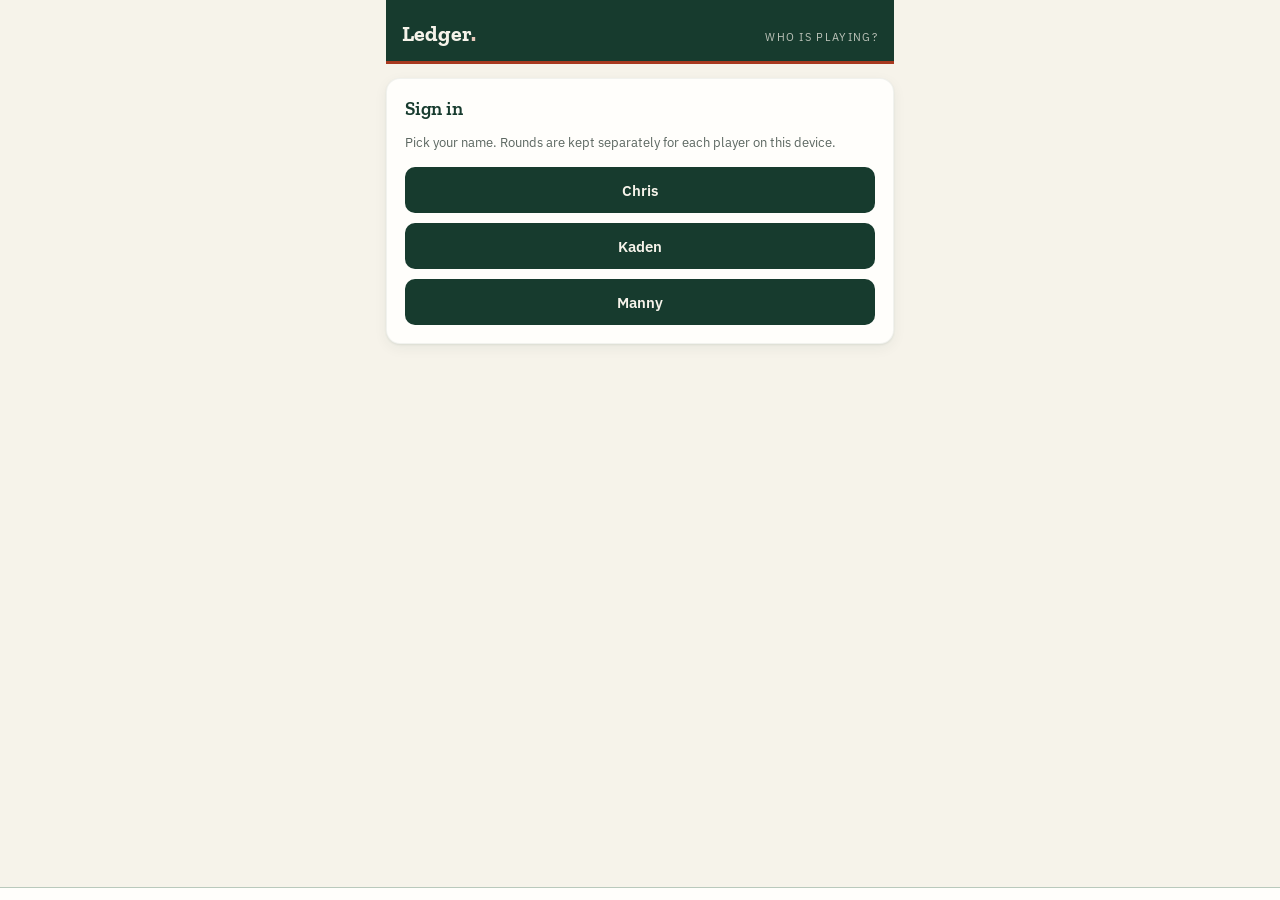
==== index.html @ f7dd3d36 "Phase 1: offline strokes gained tracking Shot-by-shot round logging with strokes gained computed aga" ====
<!DOCTYPE html>
<html lang="en">
<head>
<meta charset="UTF-8">
<meta name="viewport" content="width=device-width, initial-scale=1.0, viewport-fit=cover">
<meta name="theme-color" content="#173b2e">
<meta name="apple-mobile-web-app-capable" content="yes">
<meta name="apple-mobile-web-app-status-bar-style" content="black-translucent">
<title>Ledger — Strokes Gained</title>
<link rel="manifest" href="manifest.json">
<link rel="preconnect" href="https://fonts.googleapis.com">
<link rel="preconnect" href="https://fonts.gstatic.com" crossorigin>
<link href="https://fonts.googleapis.com/css2?family=Zilla+Slab:wght@500;600;700&family=IBM+Plex+Sans:wght@400;500;600&family=IBM+Plex+Mono:wght@500;600&display=swap" rel="stylesheet">
<link rel="stylesheet" href="styles.css">
</head>
<body>
<div id="app"></div>
<nav class="navbar" id="navbar"></nav>
<script type="module" src="src/app.js"></script>
</body>
</html>
---- styles.css ----
/* ---------------------------------------------------------------
   Ledger — visual system.
   Cream paper, deep fairway green, flagstick red. Slab headings
   against a clean sans, mono for every number so figures line up
   in columns. Tap targets sized for a phone held in one hand.
--------------------------------------------------------------- */

:root {
  --cream: #f6f3ea;
  --paper: #fffefb;
  --ink: #1e2621;
  --ink-soft: #5b6660;
  --ink-faint: #8b9590;
  --green-deep: #173b2e;
  --green-mid: #3e6b57;
  --green-line: #b9c9bc;
  --flag: #a8391f;
  --flag-soft: #e7c9bc;
  --flag-wash: #fbebe6;
  --radius: 14px;
  --shadow: 0 1px 2px rgba(23, 59, 46, 0.08), 0 4px 14px rgba(23, 59, 46, 0.06);
  --tap: 46px;
}

* { box-sizing: border-box; }

html, body { margin: 0; padding: 0; }

body {
  background: var(--cream);
  color: var(--ink);
  font-family: "IBM Plex Sans", -apple-system, BlinkMacSystemFont, sans-serif;
  -webkit-font-smoothing: antialiased;
  min-height: 100vh;
  padding-bottom: 88px;
  overscroll-behavior-y: contain;
}

h1, h2, h3, .display {
  font-family: "Zilla Slab", Georgia, serif;
  font-weight: 600;
  letter-spacing: -0.01em;
  color: var(--green-deep);
  margin: 0;
}

.mono { font-family: "IBM Plex Mono", ui-monospace, monospace; }

#app { max-width: 540px; margin: 0 auto; padding: 0 16px; }

/* --- Top bar ---------------------------------------------------- */

.topbar {
  padding: 20px 16px 14px;
  background: var(--green-deep);
  color: var(--cream);
  display: flex;
  align-items: baseline;
  justify-content: space-between;
  gap: 12px;
  border-bottom: 3px solid var(--flag);
}
.topbar .brand {
  font-family: "Zilla Slab", serif;
  font-size: 22px;
  font-weight: 700;
}
.topbar .brand span { color: var(--flag-soft); }
.topbar .sub {
  font-size: 11px;
  opacity: 0.75;
  text-transform: uppercase;
  letter-spacing: 0.12em;
  text-align: right;
}

/* --- Cards ------------------------------------------------------ */

.card {
  background: var(--paper);
  border-radius: var(--radius);
  box-shadow: var(--shadow);
  padding: 18px;
  margin: 14px 0;
  border: 1px solid rgba(23, 59, 46, 0.06);
}
.card h2 { font-size: 19px; margin-bottom: 10px; }
.card h3 { font-size: 15px; margin-bottom: 8px; }
.muted { color: var(--ink-soft); font-size: 13px; line-height: 1.55; }
.tiny { font-size: 12px; color: var(--ink-faint); }

.fairway-divider {
  height: 6px;
  margin: 4px 0 16px;
  background: repeating-linear-gradient(
    90deg, var(--green-mid) 0 18px, var(--green-deep) 18px 36px
  );
  border-radius: 3px;
  opacity: 0.5;
}

/* --- Buttons ---------------------------------------------------- */

button {
  font-family: inherit;
  cursor: pointer;
  border: none;
  border-radius: 10px;
  font-size: 15px;
  font-weight: 600;
  transition: transform 0.08s ease, opacity 0.15s ease;
  min-height: var(--tap);
}
button:active { transform: scale(0.97); }

.btn-primary {
  background: var(--green-deep);
  color: var(--cream);
  padding: 13px 20px;
  width: 100%;
}
.btn-flag {
  background: var(--flag);
  color: #fff;
  padding: 13px 20px;
  width: 100%;
}
.btn-ghost {
  background: transparent;
  color: var(--green-deep);
  border: 1.5px solid var(--green-line);
  padding: 11px 16px;
  width: 100%;
}
.btn-danger {
  background: transparent;
  color: var(--flag);
  border: 1.5px solid var(--flag-soft);
  padding: 11px 16px;
  width: 100%;
}
button:disabled { opacity: 0.35; cursor: not-allowed; }
button:disabled:active { transform: none; }

.btn-row { display: flex; gap: 10px; margin-top: 10px; }
.btn-row button { flex: 1; }

/* --- Chips ------------------------------------------------------ */

.chip {
  display: inline-flex;
  align-items: center;
  justify-content: center;
  padding: 10px 6px;
  border-radius: 9px;
  border: 1.5px solid var(--green-line);
  background: var(--paper);
  color: var(--green-deep);
  font-size: 13px;
  font-weight: 600;
  min-height: var(--tap);
}
.chip.active {
  background: var(--green-deep);
  color: var(--cream);
  border-color: var(--green-deep);
}
.chip.flag.active {
  background: var(--flag);
  border-color: var(--flag);
  color: #fff;
}
.chip-grid { display: grid; grid-template-columns: repeat(3, 1fr); gap: 8px; margin: 8px 0; }
.chip-grid.g2 { grid-template-columns: repeat(2, 1fr); }

/* --- Miss direction grid ---------------------------------------- */

.miss-grid {
  display: grid;
  grid-template-columns: repeat(3, 1fr);
  gap: 6px;
  margin: 8px 0;
  max-width: 264px;
}
.miss-cell {
  aspect-ratio: 1;
  border-radius: 9px;
  border: 1.5px solid var(--green-line);
  background: var(--paper);
  color: var(--ink-soft);
  font-size: 11px;
  font-weight: 600;
  display: flex;
  align-items: center;
  justify-content: center;
  min-height: 0;
  padding: 2px;
  text-align: center;
  line-height: 1.15;
}
.miss-cell.center {
  border-color: var(--green-mid);
  color: var(--green-mid);
  border-style: dashed;
}
.miss-cell.active {
  background: var(--green-deep);
  border-color: var(--green-deep);
  color: var(--cream);
}
.miss-cell.center.active {
  background: var(--green-mid);
  border-color: var(--green-mid);
  border-style: solid;
}

/* --- Forms ------------------------------------------------------ */

input[type="text"],
input[type="number"],
input[type="password"],
select {
  width: 100%;
  padding: 12px;
  border-radius: 9px;
  border: 1.5px solid var(--green-line);
  background: var(--paper);
  font-family: inherit;
  font-size: 16px; /* 16px keeps iOS from zooming the page on focus */
  color: var(--ink);
  min-height: var(--tap);
}
input:focus, select:focus {
  outline: none;
  border-color: var(--green-mid);
}
label {
  font-size: 12px;
  font-weight: 600;
  color: var(--ink-soft);
  text-transform: uppercase;
  letter-spacing: 0.06em;
  display: block;
  margin: 12px 0 5px;
}

.big-number-input {
  font-family: "IBM Plex Mono", monospace;
  font-size: 26px !important;
  font-weight: 600;
  text-align: center;
  padding: 14px 12px;
}

/* --- Bottom nav ------------------------------------------------- */

.navbar {
  position: fixed;
  bottom: 0;
  left: 0;
  right: 0;
  background: var(--paper);
  border-top: 1px solid var(--green-line);
  display: flex;
  justify-content: space-around;
  padding: 6px 0 max(6px, env(safe-area-inset-bottom));
  z-index: 10;
}
.navbtn {
  background: none;
  border: none;
  display: flex;
  flex-direction: column;
  align-items: center;
  gap: 3px;
  color: var(--ink-soft);
  font-size: 11px;
  font-weight: 600;
  padding: 6px 18px;
}
.navbtn.active { color: var(--flag); }
.navbtn .dot { width: 6px; height: 6px; border-radius: 50%; background: transparent; }
.navbtn.active .dot { background: var(--flag); }

/* --- Rows ------------------------------------------------------- */

.row {
  display: flex;
  align-items: center;
  gap: 12px;
  padding: 12px 0;
  border: none;
  border-bottom: 1px dashed var(--green-line);
  width: 100%;
  background: none;
  text-align: left;
  border-radius: 0;
}
.row:last-child { border-bottom: none; }
.badge {
  width: 40px;
  height: 40px;
  border-radius: 50%;
  background: var(--green-deep);
  color: var(--cream);
  display: flex;
  align-items: center;
  justify-content: center;
  font-family: "Zilla Slab", serif;
  font-weight: 700;
  font-size: 15px;
  flex-shrink: 0;
}
.row-meta { flex: 1; min-width: 0; }
.row-meta .rname { font-weight: 600; font-size: 14px; color: var(--ink); }
.row-meta .rsub { font-size: 12px; color: var(--ink-soft); }
.row-val { font-family: "IBM Plex Mono", monospace; font-weight: 600; font-size: 14px; }

.sg-pos { color: var(--green-mid); }
.sg-neg { color: var(--flag); }
.sg-zero { color: var(--ink-soft); }

/* --- Stats ------------------------------------------------------ */

.stat-grid { display: grid; grid-template-columns: repeat(2, 1fr); gap: 10px; margin-top: 8px; }
.stat-grid.g4 { grid-template-columns: repeat(4, 1fr); }
.stat-box { background: var(--cream); border-radius: 10px; padding: 12px 8px; text-align: center; }
.stat-box .val {
  font-family: "IBM Plex Mono", monospace;
  font-size: 20px;
  font-weight: 700;
  color: var(--green-deep);
}
.stat-box .lbl {
  font-size: 10px;
  text-transform: uppercase;
  letter-spacing: 0.06em;
  color: var(--ink-soft);
  margin-top: 3px;
}

.shot-line {
  display: flex;
  justify-content: space-between;
  align-items: center;
  gap: 10px;
  padding: 9px 0;
  border-bottom: 1px solid var(--cream);
  font-size: 13px;
}
.shot-line:last-child { border-bottom: none; }
.shot-line .desc { flex: 1; min-width: 0; }

.progress { display: flex; justify-content: space-between; align-items: center; margin-bottom: 10px; }
.progress .track {
  flex: 1;
  height: 4px;
  background: var(--green-line);
  border-radius: 2px;
  margin: 0 10px;
  overflow: hidden;
}
.progress .fill { height: 100%; background: var(--flag); transition: width 0.2s ease; }

.empty { text-align: center; padding: 34px 10px; color: var(--ink-soft); font-size: 14px; }
.empty .glyph { font-size: 32px; margin-bottom: 8px; }

.err-box {
  background: var(--flag-wash);
  border: 1px solid var(--flag-soft);
  color: var(--flag);
  padding: 10px 12px;
  border-radius: 9px;
  font-size: 13px;
  margin: 8px 0;
}
.ok-box {
  background: #eaf1ec;
  border: 1px solid var(--green-line);
  color: var(--green-deep);
  padding: 10px 12px;
  border-radius: 9px;
  font-size: 13px;
  margin: 8px 0;
}

/* --- Scorecard editor ------------------------------------------- */

.card-editor .hdr,
.card-editor .line {
  display: grid;
  grid-template-columns: 30px 1fr 84px;
  gap: 8px;
  align-items: center;
  padding: 5px 0;
}
.card-editor .hdr {
  font-size: 10px;
  text-transform: uppercase;
  letter-spacing: 0.06em;
  color: var(--ink-faint);
  border-bottom: 1px solid var(--green-line);
  padding-bottom: 6px;
  margin-bottom: 4px;
}
.card-editor .line { border-bottom: 1px solid var(--cream); }
.card-editor .hno {
  font-family: "IBM Plex Mono", monospace;
  font-weight: 600;
  color: var(--ink-soft);
  font-size: 13px;
}
.par-toggle { display: flex; gap: 4px; }
.par-toggle button {
  flex: 1;
  padding: 7px 0;
  font-size: 13px;
  border-radius: 7px;
  border: 1.5px solid var(--green-line);
  background: var(--paper);
  color: var(--ink-soft);
  min-height: 38px;
}
.par-toggle button.active {
  background: var(--green-deep);
  border-color: var(--green-deep);
  color: var(--cream);
}
.card-editor input {
  padding: 7px 8px;
  font-size: 15px;
  min-height: 38px;
  text-align: center;
  font-family: "IBM Plex Mono", monospace;
}

.tee-tabs { display: flex; gap: 6px; flex-wrap: wrap; margin-bottom: 10px; }
.tee-tabs .chip { padding: 8px 12px; min-height: 40px; font-size: 13px; }

.split { display: flex; justify-content: space-between; align-items: center; gap: 10px; }
.stack > * + * { margin-top: 10px; }
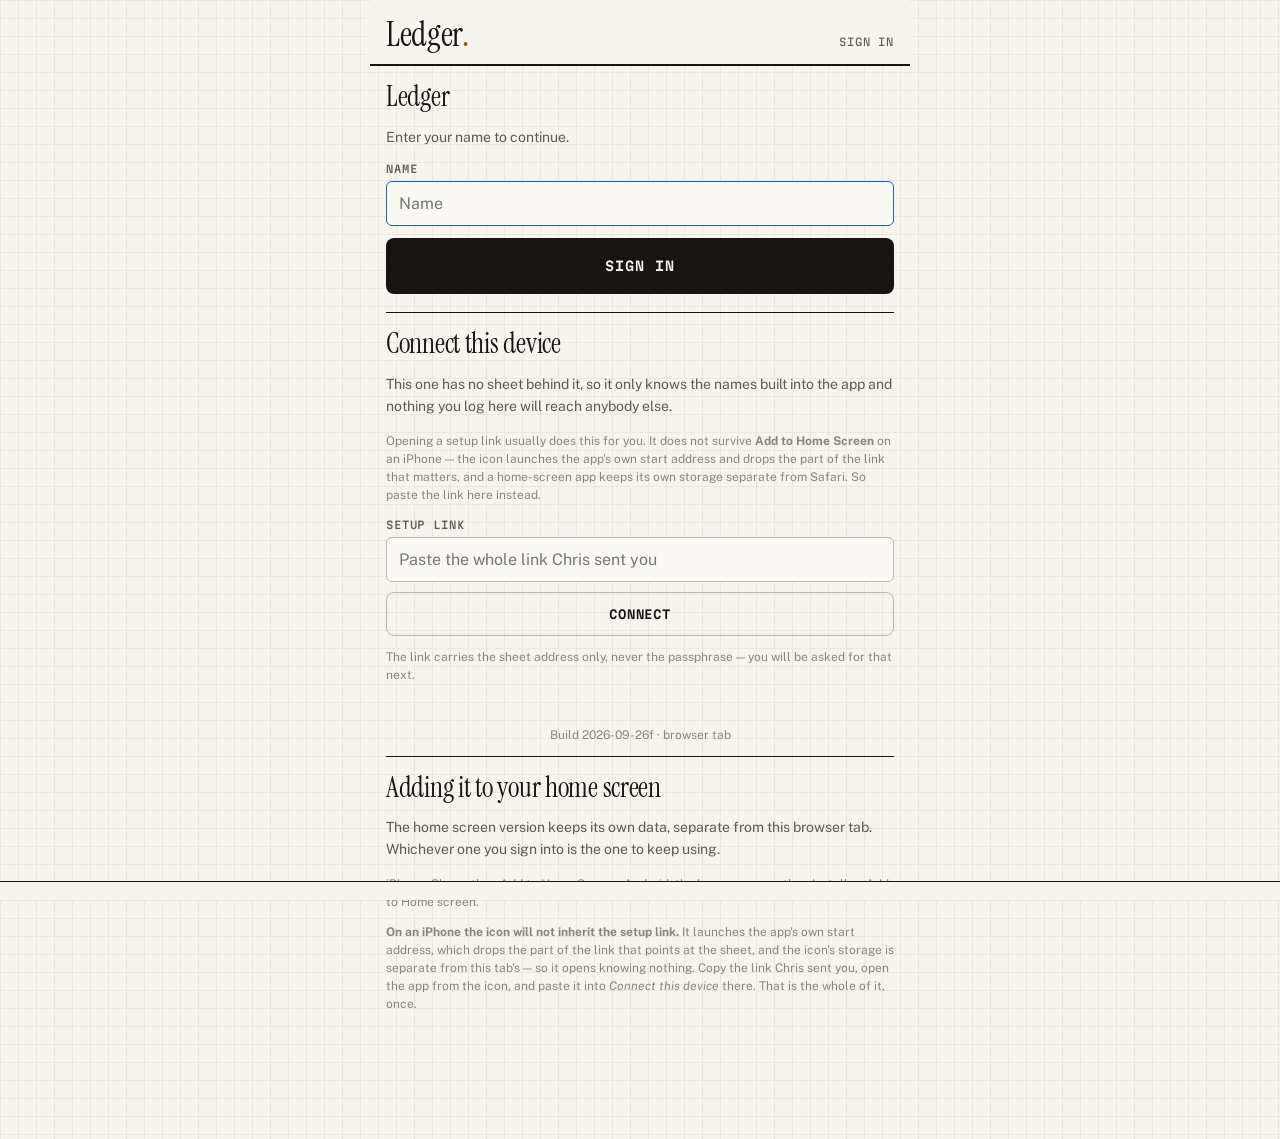
==== commit a8ac3469: "Restyle every screen in the Yardage Book theme Co-Authored-By: Claude Opus 5.5 <noreply@anthropic.co" ====
--- a/index.html
+++ b/index.html
@@ -3,14 +3,14 @@
 <head>
 <meta charset="UTF-8">
 <meta name="viewport" content="width=device-width, initial-scale=1.0, viewport-fit=cover">
-<meta name="theme-color" content="#173b2e">
+<meta name="theme-color" content="#0f1311">
 <meta name="apple-mobile-web-app-capable" content="yes">
 <meta name="apple-mobile-web-app-status-bar-style" content="black-translucent">
 <title>Ledger — Strokes Gained</title>
 <link rel="manifest" href="manifest.json">
 <link rel="preconnect" href="https://fonts.googleapis.com">
 <link rel="preconnect" href="https://fonts.gstatic.com" crossorigin>
-<link href="https://fonts.googleapis.com/css2?family=Zilla+Slab:wght@500;600;700&family=IBM+Plex+Sans:wght@400;500;600&family=IBM+Plex+Mono:wght@500;600&display=swap" rel="stylesheet">
+<link href="https://fonts.googleapis.com/css2?family=Instrument+Serif:ital@0;1&family=Martian+Mono:wght@400;500;600&family=Public+Sans:wght@400;500;600;700&display=swap" rel="stylesheet">
 <link rel="stylesheet" href="styles.css">
 </head>
 <body>
--- a/styles.css
+++ b/styles.css
@@ -1,25 +1,85 @@
 /* ---------------------------------------------------------------
-   Ledger — visual system.
-   Cream paper, deep fairway green, flagstick red. Slab headings
-   against a clean sans, mono for every number so figures line up
-   in columns. Tap targets sized for a phone held in one hand.
+   Ledger — visual system. "Yardage book."
+
+   A course planner's notebook: a faint ruled grid, serif headings,
+   every figure in a monospace so columns line up, and ruled rows in
+   place of floating cards. Two colours carry meaning — gain and loss —
+   and everything else stays out of their way.
+
+   All colour, type and spacing lives in the tokens below. The older
+   names (--cream, --paper, --green-mid, --flag …) are kept as aliases
+   because screens reference them inline; new rules use the semantic
+   names.
 --------------------------------------------------------------- */
 
 :root {
-  --cream: #f6f3ea;
-  --paper: #fffefb;
-  --ink: #1e2621;
-  --ink-soft: #5b6660;
-  --ink-faint: #8b9590;
-  --green-deep: #173b2e;
-  --green-mid: #3e6b57;
-  --green-line: #b9c9bc;
-  --flag: #a8391f;
-  --flag-soft: #e7c9bc;
-  --flag-wash: #fbebe6;
-  --radius: 14px;
-  --shadow: 0 1px 2px rgba(23, 59, 46, 0.08), 0 4px 14px rgba(23, 59, 46, 0.06);
-  --tap: 46px;
+  --font-serif: "Instrument Serif", Georgia, serif;
+  --font-mono: "Martian Mono", ui-monospace, monospace;
+  --font-sans: "Public Sans", -apple-system, BlinkMacSystemFont, sans-serif;
+
+  --tap: 44px;
+  --tap-primary: 56px;
+  --radius: 8px;
+  --radius-sm: 6px;
+  --gutter: 16px;
+  --grid-size: 18px;
+
+  /* Light: paper and ink. */
+  --bg: #f7f4ec;
+  --grid-line: #ece7da;
+  --surface: #fbf9f3;
+  --header-bg: #f7f4ec;
+  --header-ink: #16150f;
+  --header-rule: #16150f;
+  --header-rule-w: 2px;
+  --nav-bg: #f7f4ec;
+  --text: #16150f;
+  --text-2: #5d5a50;
+  --text-3: #8a8676;
+  --rule-strong: #16150f;
+  --rule-soft: #d9d3c3;
+  --control: #bdb6a3;
+  --gain: #1f5fbf;
+  --loss: #b8431b;
+  --loss-wash: #f6e4dc;
+  --primary-bg: #16150f;
+  --primary-ink: #f7f4ec;
+
+  /* Aliases for the names screens use inline. */
+  --cream: var(--bg);
+  --paper: var(--surface);
+  --ink: var(--text);
+  --ink-soft: var(--text-2);
+  --ink-faint: var(--text-3);
+  --green-deep: var(--text);
+  --green-mid: var(--gain);
+  --green-line: var(--rule-soft);
+  --flag: var(--loss);
+  --flag-soft: var(--loss);
+  --flag-wash: var(--loss-wash);
+}
+
+/* Dark: the default look on most phones. */
+:root[data-theme="dark"] {
+  --bg: #141816;
+  --grid-line: #181d1b;
+  --surface: #1c2220;
+  --header-bg: #0f1311;
+  --header-ink: #e8eae7;
+  --header-rule: #e8785a;
+  --header-rule-w: 3px;
+  --nav-bg: #1a1f1d;
+  --text: #e8eae7;
+  --text-2: #a4ada8;
+  --text-3: #79837e;
+  --rule-strong: #3a4540;
+  --rule-soft: #262e2a;
+  --control: #4a5550;
+  --gain: #7fc39b;
+  --loss: #e8785a;
+  --loss-wash: #2b1d18;
+  --primary-bg: #7fc39b;
+  --primary-ink: #10201a;
 }
 
 * { box-sizing: border-box; }
@@ -27,118 +87,154 @@
 html, body { margin: 0; padding: 0; }
 
 body {
-  background: var(--cream);
-  color: var(--ink);
-  font-family: "IBM Plex Sans", -apple-system, BlinkMacSystemFont, sans-serif;
+  background-color: var(--bg);
+  background-image:
+    linear-gradient(var(--grid-line) 1px, transparent 1px),
+    linear-gradient(90deg, var(--grid-line) 1px, transparent 1px);
+  background-size: var(--grid-size) var(--grid-size);
+  color: var(--text);
+  font-family: var(--font-sans);
+  font-size: 15px;
   -webkit-font-smoothing: antialiased;
   min-height: 100vh;
-  padding-bottom: 88px;
+  padding-bottom: 96px;
   overscroll-behavior-y: contain;
 }
 
 h1, h2, h3, .display {
-  font-family: "Zilla Slab", Georgia, serif;
-  font-weight: 600;
+  font-family: var(--font-serif);
+  font-weight: 400;
   letter-spacing: -0.01em;
-  color: var(--green-deep);
+  color: var(--text);
   margin: 0;
-}
-
-.mono { font-family: "IBM Plex Mono", ui-monospace, monospace; }
-
-#app { max-width: 540px; margin: 0 auto; padding: 0 16px; }
+  line-height: 1.1;
+}
+
+.mono { font-family: var(--font-mono); }
+.serif { font-family: var(--font-serif); }
+.callout {
+  font-family: var(--font-serif);
+  font-style: italic;
+  font-size: 19px;
+  line-height: 1.35;
+  color: var(--text);
+}
+
+/* Small mono label: section headers, column heads, captions. */
+.eyebrow {
+  font-family: var(--font-mono);
+  font-size: 10.5px;
+  text-transform: uppercase;
+  letter-spacing: 0.08em;
+  color: var(--text-2);
+}
+
+#app { max-width: 540px; margin: 0 auto; padding: 0 var(--gutter); }
 
 /* --- Top bar ---------------------------------------------------- */
 
 .topbar {
-  padding: 20px 16px 14px;
-  background: var(--green-deep);
-  color: var(--cream);
+  /* The home-screen app draws under the status bar; push the bar down
+     by whatever the notch actually needs. */
+  padding: calc(18px + env(safe-area-inset-top, 0px)) var(--gutter) 12px;
+  padding-left: max(var(--gutter), env(safe-area-inset-left));
+  padding-right: max(var(--gutter), env(safe-area-inset-right));
+  margin: 0 calc(-1 * var(--gutter));
+  background: var(--header-bg);
+  color: var(--header-ink);
   display: flex;
   align-items: baseline;
   justify-content: space-between;
   gap: 12px;
-  border-bottom: 3px solid var(--flag);
+  border-bottom: var(--header-rule-w) solid var(--header-rule);
 }
 .topbar .brand {
-  font-family: "Zilla Slab", serif;
-  font-size: 22px;
-  font-weight: 700;
-}
-.topbar .brand span { color: var(--flag-soft); }
+  font-family: var(--font-serif);
+  font-size: 34px;
+  font-weight: 400;
+  line-height: 1;
+  letter-spacing: -0.01em;
+}
+.topbar .brand span { color: var(--loss); }
 .topbar .sub {
-  font-size: 11px;
-  opacity: 0.75;
-  text-transform: uppercase;
-  letter-spacing: 0.12em;
+  font-family: var(--font-mono);
+  font-size: 10.5px;
+  color: var(--text-2);
+  text-transform: uppercase;
+  letter-spacing: 0.08em;
   text-align: right;
 }
 
-/* --- Cards ------------------------------------------------------ */
+/* --- Sections ----------------------------------------------------
+   What were cards are now ruled sections: a strong rule on top, no
+   fill, no shadow. The grid shows through, which is the point. */
 
 .card {
-  background: var(--paper);
-  border-radius: var(--radius);
-  box-shadow: var(--shadow);
-  padding: 18px;
-  margin: 14px 0;
-  border: 1px solid rgba(23, 59, 46, 0.06);
-}
-.card h2 { font-size: 19px; margin-bottom: 10px; }
-.card h3 { font-size: 15px; margin-bottom: 8px; }
-.muted { color: var(--ink-soft); font-size: 13px; line-height: 1.55; }
-.tiny { font-size: 12px; color: var(--ink-faint); }
+  background: none;
+  border: none;
+  border-top: 1px solid var(--rule-strong);
+  border-radius: 0;
+  box-shadow: none;
+  padding: 16px 0 18px;
+  margin: 0;
+}
+.topbar + .card,
+.topbar + * + .card:first-of-type { border-top: none; }
+.card h2 { font-size: 28px; margin-bottom: 10px; }
+.card h3 { font-size: 20px; margin-bottom: 8px; }
+.muted { color: var(--text-2); font-size: 14px; line-height: 1.55; }
+.tiny { font-size: 12px; color: var(--text-3); line-height: 1.5; }
 
 .fairway-divider {
-  height: 6px;
-  margin: 4px 0 16px;
-  background: repeating-linear-gradient(
-    90deg, var(--green-mid) 0 18px, var(--green-deep) 18px 36px
-  );
-  border-radius: 3px;
-  opacity: 0.5;
+  height: 1px;
+  margin: 12px 0 14px;
+  background: var(--rule-soft);
 }
 
 /* --- Buttons ---------------------------------------------------- */
 
 button {
-  font-family: inherit;
+  font-family: var(--font-sans);
   cursor: pointer;
   border: none;
-  border-radius: 10px;
+  border-radius: var(--radius);
   font-size: 15px;
   font-weight: 600;
   transition: transform 0.08s ease, opacity 0.15s ease;
   min-height: var(--tap);
-}
-button:active { transform: scale(0.97); }
-
-.btn-primary {
-  background: var(--green-deep);
-  color: var(--cream);
-  padding: 13px 20px;
+  color: inherit;
+}
+button:active { transform: scale(0.98); }
+
+.btn-primary,
+.btn-flag {
+  min-height: var(--tap-primary);
+  padding: 0 20px;
   width: 100%;
-}
-.btn-flag {
-  background: var(--flag);
-  color: #fff;
-  padding: 13px 20px;
-  width: 100%;
-}
-.btn-ghost {
-  background: transparent;
-  color: var(--green-deep);
-  border: 1.5px solid var(--green-line);
-  padding: 11px 16px;
-  width: 100%;
-}
+  font-family: var(--font-mono);
+  font-size: 13px;
+  font-weight: 600;
+  text-transform: uppercase;
+  letter-spacing: 0.08em;
+}
+.btn-primary { background: var(--primary-bg); color: var(--primary-ink); }
+.btn-flag { background: var(--loss); color: #fff; }
+:root[data-theme="dark"] .btn-flag { color: #1a0f0b; }
+
+.btn-ghost,
 .btn-danger {
   background: transparent;
-  color: var(--flag);
-  border: 1.5px solid var(--flag-soft);
-  padding: 11px 16px;
+  border: 1px solid var(--control);
+  padding: 0 16px;
   width: 100%;
-}
+  font-family: var(--font-mono);
+  font-size: 12px;
+  font-weight: 600;
+  text-transform: uppercase;
+  letter-spacing: 0.06em;
+}
+.btn-ghost { color: var(--text); }
+.btn-danger { color: var(--loss); border-color: var(--loss); }
 button:disabled { opacity: 0.35; cursor: not-allowed; }
 button:disabled:active { transform: none; }
 
@@ -152,22 +248,23 @@
   align-items: center;
   justify-content: center;
   padding: 10px 6px;
-  border-radius: 9px;
-  border: 1.5px solid var(--green-line);
-  background: var(--paper);
-  color: var(--green-deep);
-  font-size: 13px;
-  font-weight: 600;
+  border-radius: var(--radius-sm);
+  border: 1px solid var(--control);
+  background: transparent;
+  color: var(--text);
+  font-size: 14px;
+  font-weight: 500;
   min-height: var(--tap);
 }
 .chip.active {
-  background: var(--green-deep);
-  color: var(--cream);
-  border-color: var(--green-deep);
+  background: var(--primary-bg);
+  color: var(--primary-ink);
+  border-color: var(--primary-bg);
+  font-weight: 600;
 }
 .chip.flag.active {
-  background: var(--flag);
-  border-color: var(--flag);
+  background: var(--loss);
+  border-color: var(--loss);
   color: #fff;
 }
 .chip-grid { display: grid; grid-template-columns: repeat(3, 1fr); gap: 8px; margin: 8px 0; }
@@ -178,40 +275,40 @@
 .miss-grid {
   display: grid;
   grid-template-columns: repeat(3, 1fr);
-  gap: 6px;
+  gap: 0;
   margin: 8px 0;
   max-width: 264px;
+  border: 1px solid var(--control);
+  border-radius: var(--radius-sm);
+  overflow: hidden;
 }
 .miss-cell {
   aspect-ratio: 1;
-  border-radius: 9px;
-  border: 1.5px solid var(--green-line);
-  background: var(--paper);
-  color: var(--ink-soft);
-  font-size: 11px;
-  font-weight: 600;
+  border-radius: 0;
+  border: none;
+  border-right: 1px solid var(--control);
+  border-bottom: 1px solid var(--control);
+  background: transparent;
+  color: var(--text-2);
+  font-family: var(--font-mono);
+  font-size: 10px;
+  font-weight: 600;
+  text-transform: uppercase;
   display: flex;
   align-items: center;
   justify-content: center;
   min-height: 0;
   padding: 2px;
   text-align: center;
-  line-height: 1.15;
-}
-.miss-cell.center {
-  border-color: var(--green-mid);
-  color: var(--green-mid);
-  border-style: dashed;
-}
-.miss-cell.active {
-  background: var(--green-deep);
-  border-color: var(--green-deep);
-  color: var(--cream);
-}
+  line-height: 1.2;
+}
+.miss-cell:nth-child(3n) { border-right: none; }
+.miss-cell:nth-last-child(-n + 3) { border-bottom: none; }
+.miss-cell.center { color: var(--gain); }
+.miss-cell.active,
 .miss-cell.center.active {
-  background: var(--green-mid);
-  border-color: var(--green-mid);
-  border-style: solid;
+  background: var(--primary-bg);
+  color: var(--primary-ink);
 }
 
 /* --- Forms ------------------------------------------------------ */
@@ -219,68 +316,85 @@
 input[type="text"],
 input[type="number"],
 input[type="password"],
-select {
+input[type="date"],
+input[type="time"],
+select,
+textarea {
   width: 100%;
   padding: 12px;
-  border-radius: 9px;
-  border: 1.5px solid var(--green-line);
-  background: var(--paper);
-  font-family: inherit;
+  border-radius: var(--radius-sm);
+  border: 1px solid var(--control);
+  background: var(--surface);
+  font-family: var(--font-sans);
   font-size: 16px; /* 16px keeps iOS from zooming the page on focus */
-  color: var(--ink);
+  color: var(--text);
   min-height: var(--tap);
 }
-input:focus, select:focus {
+input:focus, select:focus, textarea:focus {
   outline: none;
-  border-color: var(--green-mid);
+  border-color: var(--gain);
 }
 label {
-  font-size: 12px;
-  font-weight: 600;
-  color: var(--ink-soft);
-  text-transform: uppercase;
-  letter-spacing: 0.06em;
+  font-family: var(--font-mono);
+  font-size: 10.5px;
+  font-weight: 500;
+  color: var(--text-2);
+  text-transform: uppercase;
+  letter-spacing: 0.08em;
   display: block;
-  margin: 12px 0 5px;
+  margin: 14px 0 6px;
 }
 
 .big-number-input {
-  font-family: "IBM Plex Mono", monospace;
-  font-size: 26px !important;
-  font-weight: 600;
+  font-family: var(--font-serif) !important;
+  font-size: 40px !important;
+  font-weight: 400;
   text-align: center;
-  padding: 14px 12px;
-}
-
-/* --- Bottom nav ------------------------------------------------- */
+  padding: 6px 12px;
+}
+
+/* --- Bottom nav --------------------------------------------------
+   Icons only; the current tab opens into a pill with its name. */
 
 .navbar {
   position: fixed;
   bottom: 0;
   left: 0;
   right: 0;
-  background: var(--paper);
-  border-top: 1px solid var(--green-line);
+  background: var(--nav-bg);
+  border-top: 1px solid var(--rule-strong);
   display: flex;
   justify-content: space-around;
-  padding: 6px 0 max(6px, env(safe-area-inset-bottom));
+  align-items: center;
+  padding: 8px 12px max(10px, env(safe-area-inset-bottom));
   z-index: 10;
 }
 .navbtn {
   background: none;
   border: none;
   display: flex;
-  flex-direction: column;
-  align-items: center;
-  gap: 3px;
-  color: var(--ink-soft);
+  align-items: center;
+  justify-content: center;
+  gap: 8px;
+  min-width: 46px;
+  height: 46px;
+  padding: 0 12px;
+  border-radius: 23px;
+  color: var(--text-3);
+  font-family: var(--font-mono);
   font-size: 11px;
   font-weight: 600;
-  padding: 6px 18px;
-}
-.navbtn.active { color: var(--flag); }
-.navbtn .dot { width: 6px; height: 6px; border-radius: 50%; background: transparent; }
-.navbtn.active .dot { background: var(--flag); }
+  text-transform: uppercase;
+  letter-spacing: 0.08em;
+  white-space: nowrap;
+  transition: background-color 0.15s, color 0.15s;
+}
+.navbtn svg { flex: none; }
+.navbtn.active {
+  background: var(--primary-bg);
+  color: var(--primary-ink);
+  padding: 0 16px;
+}
 
 /* --- Rows ------------------------------------------------------- */
 
@@ -288,55 +402,76 @@
   display: flex;
   align-items: center;
   gap: 12px;
+  min-height: var(--tap);
   padding: 12px 0;
   border: none;
-  border-bottom: 1px dashed var(--green-line);
+  border-bottom: 1px solid var(--rule-soft);
   width: 100%;
   background: none;
   text-align: left;
   border-radius: 0;
+  color: var(--text);
 }
 .row:last-child { border-bottom: none; }
 .badge {
-  width: 40px;
-  height: 40px;
+  width: 38px;
+  height: 38px;
   border-radius: 50%;
-  background: var(--green-deep);
-  color: var(--cream);
+  background: transparent;
+  border: 1px solid var(--control);
+  color: var(--text);
   display: flex;
   align-items: center;
   justify-content: center;
-  font-family: "Zilla Slab", serif;
-  font-weight: 700;
-  font-size: 15px;
+  font-family: var(--font-mono);
+  font-weight: 600;
+  font-size: 11px;
   flex-shrink: 0;
 }
 .row-meta { flex: 1; min-width: 0; }
-.row-meta .rname { font-weight: 600; font-size: 14px; color: var(--ink); }
-.row-meta .rsub { font-size: 12px; color: var(--ink-soft); }
-.row-val { font-family: "IBM Plex Mono", monospace; font-weight: 600; font-size: 14px; }
-
-.sg-pos { color: var(--green-mid); }
-.sg-neg { color: var(--flag); }
-.sg-zero { color: var(--ink-soft); }
+.row-meta .rname { font-weight: 600; font-size: 15px; color: var(--text); }
+.row-meta .rsub { font-family: var(--font-mono); font-size: 10.5px; color: var(--text-2); letter-spacing: 0.02em; margin-top: 2px; }
+.row-val { font-family: var(--font-mono); font-weight: 600; font-size: 13px; }
+
+.sg-pos { color: var(--gain); }
+.sg-neg { color: var(--loss); }
+.sg-zero { color: var(--text-2); }
 
 /* --- Stats ------------------------------------------------------ */
 
-.stat-grid { display: grid; grid-template-columns: repeat(2, 1fr); gap: 10px; margin-top: 8px; }
-.stat-grid.g4 { grid-template-columns: repeat(4, 1fr); }
-.stat-box { background: var(--cream); border-radius: 10px; padding: 12px 8px; text-align: center; }
+.stat-grid {
+  display: grid;
+  grid-template-columns: repeat(2, 1fr);
+  gap: 0;
+  margin-top: 8px;
+  border-top: 1px solid var(--rule-soft);
+  border-left: 1px solid var(--rule-soft);
+}
+.stat-grid.g4 { grid-template-columns: repeat(4, minmax(0, 1fr)); }
+.stat-grid.g4 .val { font-size: 14px; }
+.stat-box {
+  background: none;
+  border-right: 1px solid var(--rule-soft);
+  border-bottom: 1px solid var(--rule-soft);
+  border-radius: 0;
+  padding: 12px 4px;
+  min-width: 0;
+  overflow-wrap: anywhere;
+  text-align: center;
+}
 .stat-box .val {
-  font-family: "IBM Plex Mono", monospace;
-  font-size: 20px;
-  font-weight: 700;
-  color: var(--green-deep);
+  font-family: var(--font-mono);
+  font-size: 17px;
+  font-weight: 600;
+  color: var(--text);
 }
 .stat-box .lbl {
-  font-size: 10px;
-  text-transform: uppercase;
-  letter-spacing: 0.06em;
-  color: var(--ink-soft);
-  margin-top: 3px;
+  font-family: var(--font-mono);
+  font-size: 9.5px;
+  text-transform: uppercase;
+  letter-spacing: 0.08em;
+  color: var(--text-2);
+  margin-top: 4px;
 }
 
 .shot-line {
@@ -344,9 +479,10 @@
   justify-content: space-between;
   align-items: center;
   gap: 10px;
-  padding: 9px 0;
-  border-bottom: 1px solid var(--cream);
-  font-size: 13px;
+  padding: 10px 0;
+  border-bottom: 1px solid var(--rule-soft);
+  font-family: var(--font-mono);
+  font-size: 12px;
 }
 .shot-line:last-child { border-bottom: none; }
 .shot-line .desc { flex: 1; min-width: 0; }
@@ -354,35 +490,26 @@
 .progress { display: flex; justify-content: space-between; align-items: center; margin-bottom: 10px; }
 .progress .track {
   flex: 1;
-  height: 4px;
-  background: var(--green-line);
-  border-radius: 2px;
+  height: 2px;
+  background: var(--rule-soft);
   margin: 0 10px;
   overflow: hidden;
 }
-.progress .fill { height: 100%; background: var(--flag); transition: width 0.2s ease; }
-
-.empty { text-align: center; padding: 34px 10px; color: var(--ink-soft); font-size: 14px; }
-.empty .glyph { font-size: 32px; margin-bottom: 8px; }
-
-.err-box {
-  background: var(--flag-wash);
-  border: 1px solid var(--flag-soft);
-  color: var(--flag);
+.progress .fill { height: 100%; background: var(--loss); transition: width 0.2s ease; }
+
+.empty { text-align: center; padding: 34px 10px; color: var(--text-2); font-size: 14px; }
+.empty .glyph { font-size: 28px; margin-bottom: 8px; opacity: 0.7; }
+
+.err-box,
+.ok-box {
   padding: 10px 12px;
-  border-radius: 9px;
-  font-size: 13px;
-  margin: 8px 0;
-}
-.ok-box {
-  background: #eaf1ec;
-  border: 1px solid var(--green-line);
-  color: var(--green-deep);
-  padding: 10px 12px;
-  border-radius: 9px;
-  font-size: 13px;
-  margin: 8px 0;
-}
+  border-radius: var(--radius-sm);
+  font-size: 14px;
+  margin: 10px 0;
+  background: var(--surface);
+}
+.err-box { border: 1px solid var(--loss); color: var(--loss); }
+.ok-box { border: 1px solid var(--gain); color: var(--text); }
 
 /* --- Scorecard editor ------------------------------------------- */
 
@@ -395,47 +522,162 @@
   padding: 5px 0;
 }
 .card-editor .hdr {
+  font-family: var(--font-mono);
   font-size: 10px;
   text-transform: uppercase;
-  letter-spacing: 0.06em;
-  color: var(--ink-faint);
-  border-bottom: 1px solid var(--green-line);
+  letter-spacing: 0.08em;
+  color: var(--text-2);
+  border-bottom: 1px solid var(--rule-strong);
   padding-bottom: 6px;
   margin-bottom: 4px;
 }
-.card-editor .line { border-bottom: 1px solid var(--cream); }
+.card-editor .line { border-bottom: 1px solid var(--rule-soft); }
 .card-editor .hno {
-  font-family: "IBM Plex Mono", monospace;
-  font-weight: 600;
-  color: var(--ink-soft);
-  font-size: 13px;
-}
-.par-toggle { display: flex; gap: 4px; }
+  font-family: var(--font-mono);
+  font-weight: 600;
+  color: var(--text-2);
+  font-size: 12px;
+}
+.par-toggle { display: flex; gap: 0; border: 1px solid var(--control); border-radius: var(--radius-sm); overflow: hidden; }
 .par-toggle button {
   flex: 1;
   padding: 7px 0;
-  font-size: 13px;
-  border-radius: 7px;
-  border: 1.5px solid var(--green-line);
-  background: var(--paper);
-  color: var(--ink-soft);
-  min-height: 38px;
-}
+  font-family: var(--font-mono);
+  font-size: 12px;
+  border-radius: 0;
+  border: none;
+  border-right: 1px solid var(--control);
+  background: transparent;
+  color: var(--text-2);
+  min-height: 40px;
+}
+.par-toggle button:last-child { border-right: none; }
 .par-toggle button.active {
-  background: var(--green-deep);
-  border-color: var(--green-deep);
-  color: var(--cream);
+  background: var(--primary-bg);
+  color: var(--primary-ink);
 }
 .card-editor input {
   padding: 7px 8px;
   font-size: 15px;
-  min-height: 38px;
+  min-height: 40px;
   text-align: center;
-  font-family: "IBM Plex Mono", monospace;
+  font-family: var(--font-mono);
 }
 
 .tee-tabs { display: flex; gap: 6px; flex-wrap: wrap; margin-bottom: 10px; }
-.tee-tabs .chip { padding: 8px 12px; min-height: 40px; font-size: 13px; }
+.tee-tabs .chip { padding: 8px 12px; min-height: var(--tap); font-size: 13px; }
 
 .split { display: flex; justify-content: space-between; align-items: center; gap: 10px; }
 .stack > * + * { margin-top: 10px; }
+
+/* --- Calendar ----------------------------------------------------
+   Markers are never colour alone: a scheduled round is a filled dot,
+   practice a hollow ring, a day already played is tinted and ticked. */
+
+.cal-head {
+  display: grid;
+  grid-template-columns: repeat(7, minmax(0, 1fr));
+  gap: 2px;
+  margin-bottom: 4px;
+}
+.cal-head span {
+  text-align: center;
+  font-family: var(--font-mono);
+  font-size: 9.5px;
+  font-weight: 500;
+  color: var(--text-3);
+  text-transform: uppercase;
+  letter-spacing: 0.06em;
+}
+.cal-grid {
+  display: grid;
+  grid-template-columns: repeat(7, minmax(0, 1fr));
+  gap: 2px;
+}
+.cal-day {
+  position: relative;
+  aspect-ratio: 1 / 1;
+  min-width: 0;
+  display: flex;
+  flex-direction: column;
+  align-items: center;
+  justify-content: center;
+  gap: 3px;
+  padding: 2px 0 4px;
+  border: 1px solid transparent;
+  border-radius: var(--radius-sm);
+  background: none;
+  color: var(--text);
+  font-family: var(--font-mono);
+  font-size: 12px;
+  font-weight: 500;
+}
+.cal-day.muted-day { color: var(--text-3); opacity: 0.5; }
+.cal-day.today { border-color: var(--loss); font-weight: 700; }
+.cal-day.played { background: var(--surface); }
+.cal-day.has-events { border-color: var(--rule-soft); }
+.cal-day .marks { display: flex; gap: 3px; align-items: center; height: 7px; }
+.cal-day .mk { width: 6px; height: 6px; border-radius: 50%; display: inline-block; }
+.cal-day .mk.round { background: var(--gain); }
+.cal-day .mk.practice { background: none; border: 1.5px solid var(--gain); }
+.cal-day .mk.cancelled { background: none; border: 1.5px solid var(--text-3); opacity: 0.6; }
+.cal-day .mk.done {
+  border-radius: 0;
+  background: none;
+  width: auto;
+  height: auto;
+  font-size: 9px;
+  line-height: 1;
+  color: var(--gain);
+  font-weight: 700;
+}
+.cal-legend {
+  display: flex;
+  flex-wrap: wrap;
+  gap: 12px;
+  margin-top: 10px;
+  font-family: var(--font-mono);
+  font-size: 10px;
+  text-transform: uppercase;
+  letter-spacing: 0.06em;
+  color: var(--text-2);
+}
+.cal-legend span { display: inline-flex; align-items: center; gap: 5px; }
+.cal-nav {
+  display: flex;
+  align-items: center;
+  justify-content: space-between;
+  gap: 8px;
+  margin-bottom: 10px;
+}
+.cal-nav h2 { margin: 0; }
+.cal-nav button {
+  min-width: var(--tap);
+  min-height: var(--tap);
+  border-radius: var(--radius-sm);
+  border: 1px solid var(--control);
+  background: transparent;
+  color: var(--text);
+  font-size: 17px;
+}
+
+/* A text-only button for small inline actions ("+ Add course", "Edit"). */
+.link-btn {
+  background: none;
+  border: none;
+  min-height: var(--tap);
+  padding: 0 4px;
+  font-family: var(--font-mono);
+  font-size: 11px;
+  font-weight: 600;
+  text-transform: uppercase;
+  letter-spacing: 0.08em;
+  color: var(--loss);
+  cursor: pointer;
+}
+.link-btn.muted-link { color: var(--text-2); }
+
+/* Figures in narrow table columns: Martian Mono runs wide, so these
+   step down a size rather than push the table past the screen edge. */
+.card-editor .line .mono,
+.card-editor .line span { font-size: 12px; min-width: 0; }
